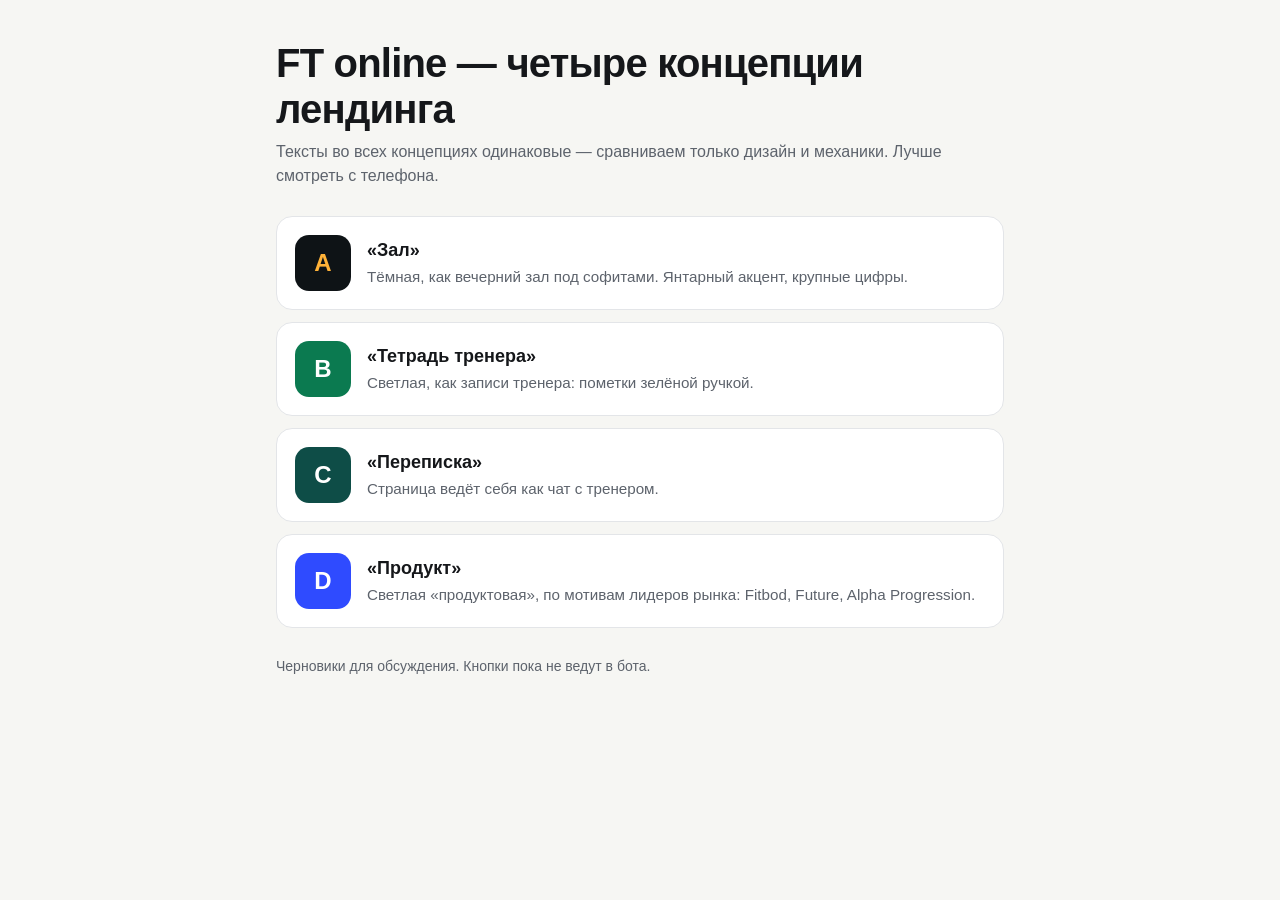
==== index.html @ 0d245278 "Концепции лендинга FT online: A «Зал», B «Тетрадь тренера», C «Переписка», D «Продукт» Co-Authored-B" ====
<!doctype html>
<html lang="ru">
<head>
  <meta charset="utf-8">
  <meta name="viewport" content="width=device-width, initial-scale=1">
  <meta name="robots" content="noindex">
  <title>FT online — концепции лендинга</title>
  <style>
    :root { --ink: #15171a; --muted: #5d636c; --line: #e3e5e8; --bg: #f6f6f3; }
    * { box-sizing: border-box; }
    body { margin: 0; font-family: -apple-system, BlinkMacSystemFont, "Segoe UI", Roboto, Arial, sans-serif; color: var(--ink); background: var(--bg); line-height: 1.5; }
    main { max-width: 760px; margin: 0 auto; padding: 40px 16px 56px; }
    h1 { margin: 0 0 8px; font-size: clamp(1.75rem, 6vw, 2.5rem); line-height: 1.15; letter-spacing: -0.02em; }
    .lead { margin: 0 0 28px; color: var(--muted); }
    ul { list-style: none; margin: 0; padding: 0; display: grid; gap: 12px; }
    a.card { display: grid; grid-template-columns: 56px minmax(0, 1fr); gap: 16px; align-items: center; padding: 18px; border: 1px solid var(--line); border-radius: 16px; background: #fff; color: inherit; text-decoration: none; transition: border-color 0.15s; }
    a.card:hover { border-color: var(--ink); }
    a.card:focus-visible { outline: 3px solid #6f9cff; outline-offset: 3px; }
    .letter { display: grid; place-items: center; width: 56px; height: 56px; border-radius: 14px; font-size: 1.5rem; font-weight: 800; color: #fff; }
    .name { margin: 0; font-size: 1.125rem; font-weight: 700; }
    .desc { margin: 2px 0 0; color: var(--muted); font-size: 0.95rem; }
    .note { margin: 28px 0 0; color: var(--muted); font-size: 0.875rem; }
  </style>
</head>
<body>
  <main>
    <h1>FT online — четыре концепции лендинга</h1>
    <p class="lead">Тексты во всех концепциях одинаковые — сравниваем только дизайн и механики. Лучше смотреть с телефона.</p>
    <ul>
      <li><a class="card" href="a/"><span class="letter" style="background:#0e1316;color:#ffb238">A</span><span><p class="name">«Зал»</p><p class="desc">Тёмная, как вечерний зал под софитами. Янтарный акцент, крупные цифры.</p></span></a></li>
      <li><a class="card" href="b/"><span class="letter" style="background:#0b7a50">B</span><span><p class="name">«Тетрадь тренера»</p><p class="desc">Светлая, как записи тренера: пометки зелёной ручкой.</p></span></a></li>
      <li><a class="card" href="c/"><span class="letter" style="background:#0e4d47">C</span><span><p class="name">«Переписка»</p><p class="desc">Страница ведёт себя как чат с тренером.</p></span></a></li>
      <li><a class="card" href="d/"><span class="letter" style="background:#2f4bff">D</span><span><p class="name">«Продукт»</p><p class="desc">Светлая «продуктовая», по мотивам лидеров рынка: Fitbod, Future, Alpha Progression.</p></span></a></li>
    </ul>
    <p class="note">Черновики для обсуждения. Кнопки пока не ведут в бота.</p>
  </main>
</body>
</html>
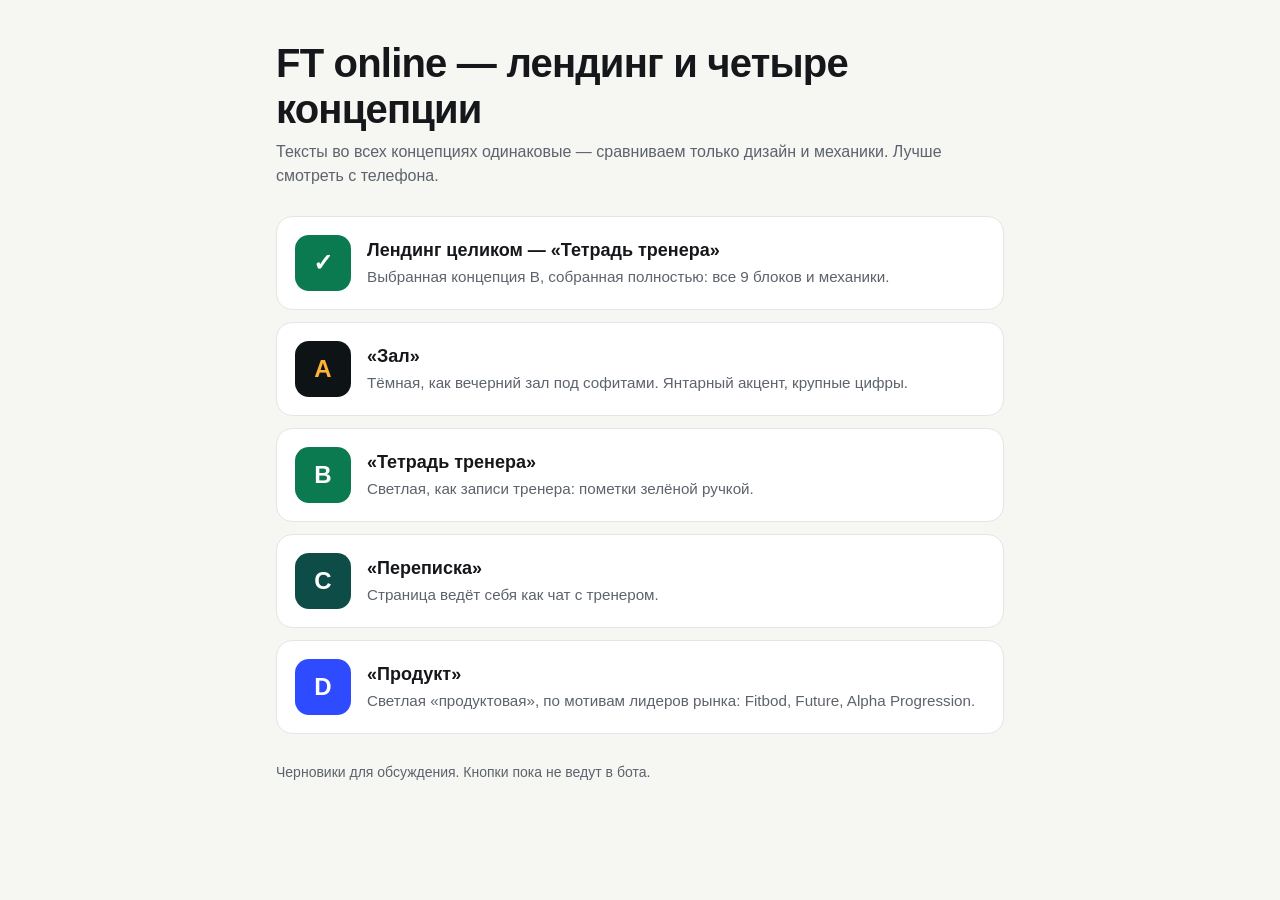
==== commit 69c29c16: "Лендинг FT online целиком в стиле B «Тетрадь тренера» Страница в /landing/, ссылка в оглавлении. Зак" ====
--- a/index.html
+++ b/index.html
@@ -4,7 +4,7 @@
   <meta charset="utf-8">
   <meta name="viewport" content="width=device-width, initial-scale=1">
   <meta name="robots" content="noindex">
-  <title>FT online — концепции лендинга</title>
+  <title>FT online — лендинг и концепции</title>
   <style>
     :root { --ink: #15171a; --muted: #5d636c; --line: #e3e5e8; --bg: #f6f6f3; }
     * { box-sizing: border-box; }
@@ -24,9 +24,10 @@
 </head>
 <body>
   <main>
-    <h1>FT online — четыре концепции лендинга</h1>
+    <h1>FT online — лендинг и четыре концепции</h1>
     <p class="lead">Тексты во всех концепциях одинаковые — сравниваем только дизайн и механики. Лучше смотреть с телефона.</p>
     <ul>
+      <li><a class="card" href="landing/"><span class="letter" style="background:#0b7a50">✓</span><span><p class="name">Лендинг целиком — «Тетрадь тренера»</p><p class="desc">Выбранная концепция B, собранная полностью: все 9 блоков и механики.</p></span></a></li>
       <li><a class="card" href="a/"><span class="letter" style="background:#0e1316;color:#ffb238">A</span><span><p class="name">«Зал»</p><p class="desc">Тёмная, как вечерний зал под софитами. Янтарный акцент, крупные цифры.</p></span></a></li>
       <li><a class="card" href="b/"><span class="letter" style="background:#0b7a50">B</span><span><p class="name">«Тетрадь тренера»</p><p class="desc">Светлая, как записи тренера: пометки зелёной ручкой.</p></span></a></li>
       <li><a class="card" href="c/"><span class="letter" style="background:#0e4d47">C</span><span><p class="name">«Переписка»</p><p class="desc">Страница ведёт себя как чат с тренером.</p></span></a></li>
